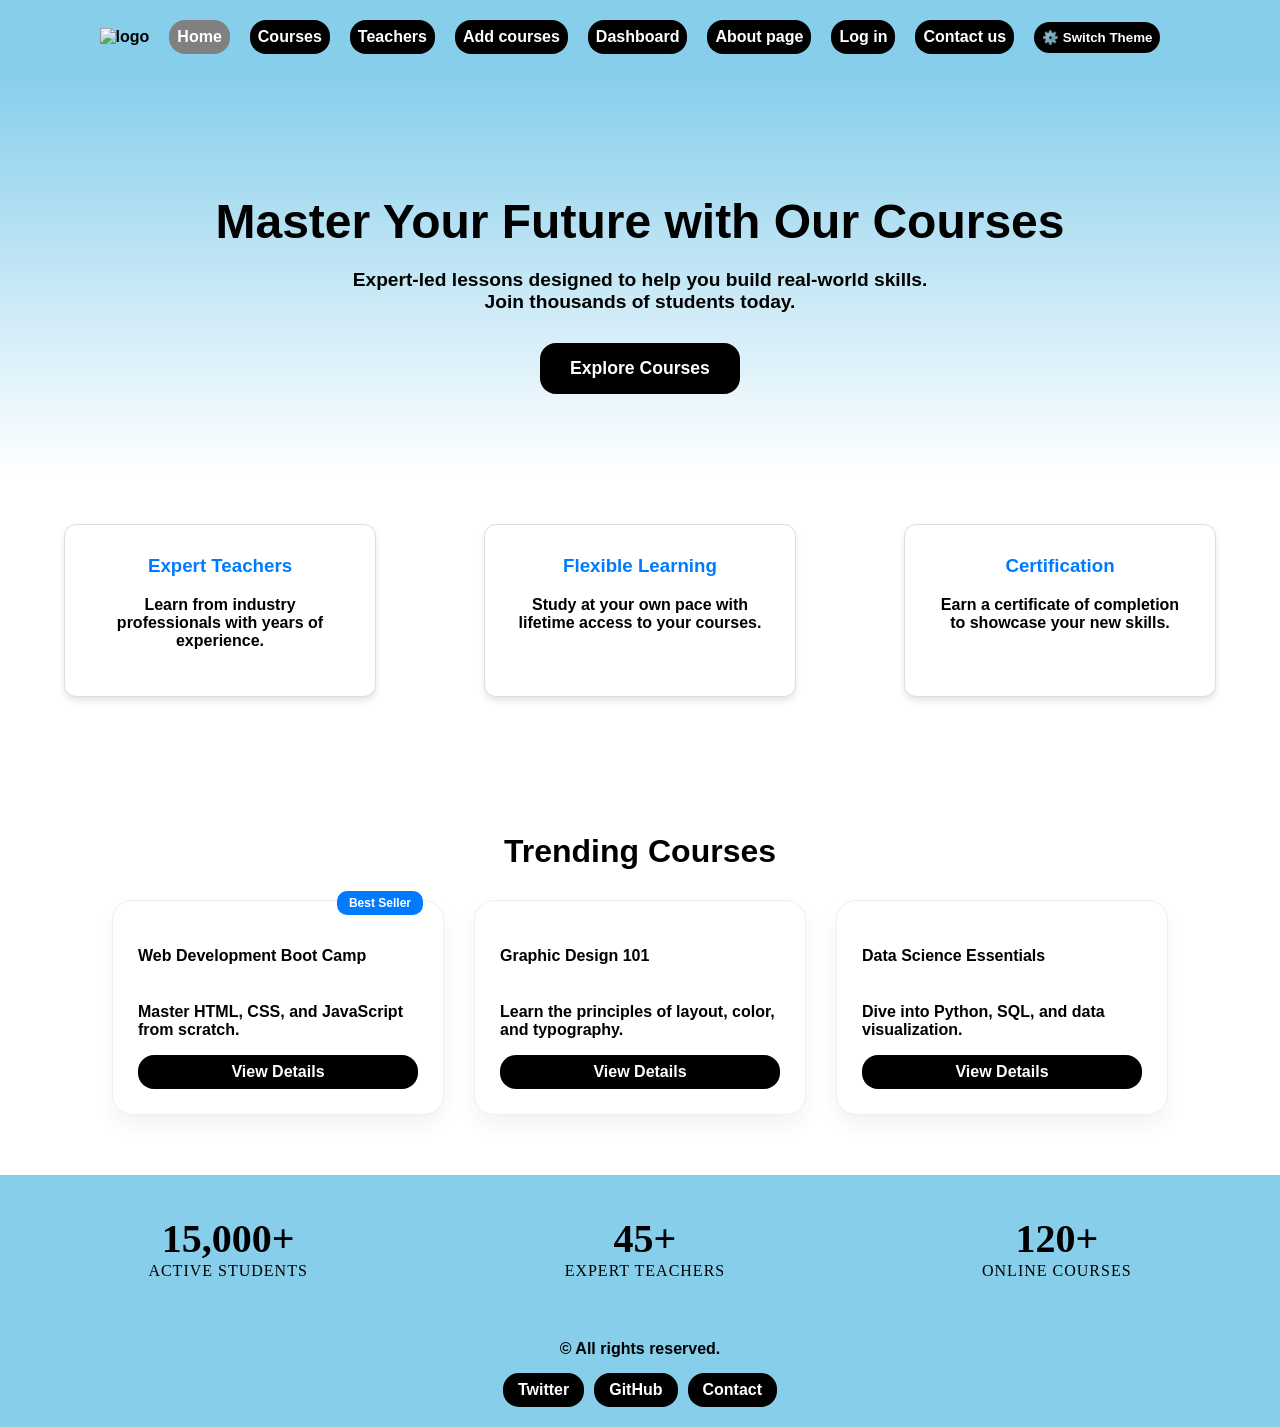
==== index.html @ 7b8fd87c "Add files via upload" ====
<!DOCTYPE HTML>
<html lang="en-us">
<html>
    <head>
		<title> Courses | Home </title>
	    <link rel="stylesheet" href="style.css">
	</head>
	
	<body>
	    <main>
	    <nav class="navigator-bar">
		    <ul>
			  <li><img src="images/logo.PNG" alt="logo" width="50"></li>
		      <li><a href="index.html" class="button active"> Home </a></li>
			  <li><a href="courses.html" class="button"> Courses </a></li>
			  <li><a href="teachers.html" class="button"> Teachers </a></li>
			  <li><a href="add-courses.html" class="button"> Add courses </a></li>
			  <li><a href="dashboard.html" class="button"> Dashboard </a></li>
			  <li><a href="about.html" class="button"> About page </a></li>
			  <li><a href="log-in.html" class="button"> Log in  </a></li>
			  <li><a href="contact.html" class="button"> Contact us </a></li>
			  
			  
			  <li><button id="theme-toggle" class="button">⚙️ Switch Theme</button></li>
			  
			</ul>
		</nav>
		<!-- Hero Section -->
         <section class="hero">
          <h1>Master Your Future with Our Courses</h1>
          <p>Expert-led lessons designed to help you build real-world skills. Join thousands of students today.</p>
          <a href="courses.html" class="button hero-btn">Explore Courses</a>
         </section>

        <!-- Features Section -->
        <section class="features">
			<div class="feature-card">
				<h3>Expert Teachers</h3>
				<p>Learn from industry professionals with years of experience.</p>
			</div>
			<div class="feature-card">
				<h3>Flexible Learning</h3>
				<p>Study at your own pace with lifetime access to your courses.</p>
			</div>
			<div class="feature-card">
				<h3>Certification</h3>
				<p>Earn a certificate of completion to showcase your new skills.</p>
			</div>
		</section>
		<!-- Trending Courses Section -->
		<section class="trending">
			<h2 class="section-title">Trending Courses</h2>
				<div class="course-grid">
				<div class="course-card">
				<div class="course-badge">Best Seller</div>
				<h4>Web Development Boot Camp</h4>
				<p>Master HTML, CSS, and JavaScript from scratch.</p>
				<a href="#" class="button">View Details</a>
				</div>
				<div class="course-card">
				<h4>Graphic Design 101</h4>
				<p>Learn the principles of layout, color, and typography.</p>
				<a href="#" class="button">View Details</a>
				</div>
				<div class="course-card">
					<h4>Data Science Essentials</h4>
					<p>Dive into Python, SQL, and data visualization.</p>
					<a href="#" class="button">View Details</a>
				</div>
			</div>
		</section>

		<!-- Stats Section -->
		<section class="stats-bar">
			<div class="stat-item">
				<span class="stat-number">15,000+</span>
				<span class="stat-label">Active Students</span>
			</div>
			<div class="stat-item">
				<span class="stat-number">45+</span>
				<span class="stat-label">Expert Teachers</span>
			</div>
			<div class="stat-item">
				<span class="stat-number">120+</span>
				<span class="stat-label">Online Courses</span>
			</div>
		</section>
		
		</main>
		<footer class="main-footer">
		    <div class="footer-content">
              <p>&copy;  All rights reserved.</p>
              <div class="footer-links">
               <a href="#" class="button">Twitter</a>
               <a href="#" class="button">GitHub</a>
               <a href="mailto:example@email.com" class="button">Contact</a>
              </div>
            </div>
		</footer>
		<script src="script.js"></script>
	</body>




</html>
---- style.css ----
.navigator-bar {
	background-color:var(--nav-bg);
	box-sizing: border-box;
	width: 100%;
	text-decoration: none;
	padding: 20px;
	font-family: Arial, sans-serif;
    font-weight: bold;
}
ul {
  list-style-type: none; 
  margin: 0;
  padding: 0;
  display: flex;        
  background-color: var(--nav-bg); 
  align-items: center;
  justify-content: center;
}

li {
  margin-right: 20px;   
}

:root {
  --bg-color: white;
  --text-color: black;
  --accent-color: #007bff;
  --nav-bg: skyblue;
  --btn-bg: black;
  --btn-bg-hover: white;
  --btn-txt: white;
  --btn-txt-hover: black;
}


[data-theme="dark"] {
  --bg-color: #121212;
  --text-color: white;
  --accent-color: #3793ff;
  --nav-bg: #475569;
  --btn-bg: white;
  --btn-bg-hover: black;
  --btn-txt: black;
  --btn-txt-hover: white;
  
}
body {
	margin: 0;
	display: flex;
	flex-direction: column;
	background-color: var(--bg-color);
	color: var(--text-color);
	transition: background-color 0.3s, color 0.3s;
	min-height: 100vh;
}
main {
    flex: 1; 
}
.button{
	text-decoration:none;
	padding: 8px;
	background-color: var(--btn-bg);
	color: var(--btn-txt);
	outline: none;
	border: none;
	border-radius: 16px;
	font-family: Arial, sans-serif;
    font-weight: bold;
	transition: transform 0.2s ease, background-color 0.3s; 
    display: inline-block;
	text-align: center;
}

.button:hover {
	background-color: var(--btn-bg-hover);
	color: var(--btn-txt-hover);
	transition: 0.3s;
	outline: none;
	transform: scale(1.1); 
    outline: none;
}
.active {
	background-color: grey;
}

.main-footer {
    background-color: var(--nav-bg); 
    padding: 20px 0;
    margin-top: 50px;
    text-align: center;
    width: 100%;
	margin-top: auto;
}

.footer-content {
    display: flex;
	background-color: var(--nav-bg);
    flex-direction: column;
    align-items: center;
    gap: 15px;
}

.footer-content p {
    margin: 0;
    font-family: Arial, sans-serif;
    font-weight: bold;
    color: var(--btn-txt-hover);
}

.footer-links {
    display: flex;
    gap: 10px;
}

.footer-links .button {
    padding: 8px 15px;
}

.footer-links .button:hover {
    background-color: (--btn-hover);
	color: (--	btn-txt-hover);
}

.hero {
    text-align: center;
    padding: 80px 20px;
    background: linear-gradient(to bottom, var(--nav-bg), var(--bg-color));
	font-family: Arial, sans-serif;
    font-weight: bold;
}

.hero h1 {
    font-size: 3rem;
    margin-bottom: 20px;
}

.hero p {
    font-size: 1.2rem;
    max-width: 600px;
    margin: 0 auto 30px;
}

.hero-btn {
    padding: 15px 30px !important; 
    font-size: 1.1rem;
}


.features {
    display: flex;
    justify-content: space-around;
    padding: 50px 20px;
    gap: 20px;
    flex-wrap: wrap; 
	font-family: Arial, sans-serif;
    font-weight: bold;
}

.feature-card {
    background-color: var(--bg-color);
    border: 1px solid #ddd;
    border-radius: 12px;
    padding: 30px;
    text-align: center;
    width: 250px;
    box-shadow: 0 4px 6px rgba(0,0,0,0.1);
    transition: transform 0.3s;
}

.feature-card:hover {
    transform: translateY(-10px);
}

.feature-card h3 {
    margin-top: 0;
    color: var(--accent-color);
}

.section-title {
    text-align: center;
    font-size: 2rem;
    margin-bottom: 40px;
    font-family: Arial, sans-serif;
}


.trending {
    padding: 60px 20px;
    background-color: var(--bg-color);
	font-family: Arial, sans-serif;
    font-weight: bold;
}

.course-grid {
    display: flex;
    justify-content: center;
    gap: 30px;
    flex-wrap: wrap;
}

.course-card {
    background-color: var(--bg-color);
    border: 1px solid #eee;
    border-radius: 20px;
    padding: 25px;
    width: 280px;
    position: relative;
    box-shadow: 0 10px 20px rgba(0,0,0,0.05);
    display: flex;
    flex-direction: column;
    justify-content: space-between;
}

.course-badge {
    position: absolute;
    top: -10px;
    right: 20px;
    background-color: var(--accent-color);
    color: white;
    padding: 5px 12px;
    border-radius: 10px;
    font-size: 12px;
    font-weight: bold;
}

.stats-bar {
    display: flex;
    justify-content: space-around;
    background-color: var(--nav-bg);
    padding: 40px 20px;
    text-align: center;
    color: var(--text-color);
}

.stat-number {
    display: block;
    font-size: 2.5rem;
    font-weight: bold;
}

.stat-label {
    font-size: 1rem;
    text-transform: uppercase;
    letter-spacing: 1px;
}


.contact-info {
    display: flex;
    flex-direction: column;
    justify-content: center;
    gap: 30px;
    border-right: 1px solid #eee;
    padding-right: 40px;
}

.info-item h3 {
    color: var(--accent-color);
    margin-bottom: 8px;
    font-size: 1.2rem;
}

.info-item p {
    margin: 0;
    line-height: 1.6;
}


.contact-form {
    display: flex;
    flex-direction: column;
    gap: 20px;
}

.form-group {
    display: flex;
    flex-direction: column;
    gap: 8px;
}

.form-group label {
    font-weight: 600;
    font-size: 0.9rem;
}

.form-group input, 
.form-group textarea {
    padding: 12px;
    border: 1px solid #ddd;
    border-radius: 12px;
    background-color: #fdfdfd;
    font-family: inherit;
    font-size: 1rem;
    transition: 0.3s;
}

.form-group input:focus, 
.form-group textarea:focus {
    outline: none;
    border-color: var(--accent-color);
    box-shadow: 0 0 8px rgba(0, 123, 255, 0.1);
}

.submit-btn {
    width: 100%;
    padding: 15px;
    font-weight: bold;
    cursor: pointer;
}



@media (max-width: 768px) {
    .contact-content {
        grid-template-columns: 1fr; 
        padding: 20px;
        margin: 20px;
    }
    
    .contact-info {
        border-right: none;
        border-bottom: 1px solid #eee;
        padding-right: 0;
        padding-bottom: 30px;
    }
}

.contact-hero {
    text-align: center;
    padding: 50px 20px;
	font-family: Arial, sans-serif;
    font-weight: bold;
	background: linear-gradient(to bottom, var(--nav-bg) 0%, var(--bg-color) 100%);
    color: var(--txt);	
	
}

.contact-hero h1 {
    font-size: 2.5rem;
    margin-bottom: 10px;
	font-weight: 800;
}

.contact-hero p {
    font-size: 1.2rem;
    opacity: 0.9;
}


.contact-content {
    max-width: 1000px;
    margin: 0 auto 50px auto;
    display: grid;
    grid-template-columns: 1fr 1.5fr; 
    gap: 40px;
    background: var(--card-bg);
    padding: 40px;
    border-radius: 25px;
    box-shadow: 0 10px 30px rgba(0,0,0,0.05);
	font-family: Arial, sans-serif;
    font-weight: bold;
}


.specializations {
    max-width: 900px;
    margin: 40px auto;
    padding: 0 20px;
    font-family: 'Arial', sans-serif;
}

.section-title {
    text-align: center;
    margin-bottom: 30px;
    font-size: 2rem;
}


.spec-box {
    background-color: var(--nav-bg); 
    border-radius: 15px;
    margin-bottom: 20px;
    padding: 20px;
    box-shadow: 0 4px 15px rgba(0,0,0,0.05);
    transition: transform 0.2s ease;
}

.spec-box:hover {
    transform: translateY(-2px);
}


summary {
    list-style: none;
    font-size: 1.4rem;
    font-weight: bold;
    cursor: pointer;
    display: flex;
    justify-content: space-between;
    align-items: center;
    user-select: none;
}

summary::-webkit-details-marker {
    display: none;
}


.spec-content {
    margin-top: 15px;
    display: flex;
    flex-direction: column;
    gap: 10px;
}

.course-item {
    background-color: #ebf3fe; 
    padding: 12px 20px;
    border-radius: 8px;
    font-size: 1rem;
    color: #333;
    border-left: 4px solid #b3d4fc; 
}

/* Arrow Rotation Logic */
.arrow {
    font-size: 0.9rem;
    transition: transform 0.3s;
}

details[open] summary .arrow {
    transform: rotate(90deg); /* Rotates the arrow when open */
}

.teachers-section {
    padding: 50px 20px;
    background-color: var(--nag-bg); 
    min-height: 100vh;
	font-family: Arial, sans-serif;
    font-weight: bold;
}

.page-title {
    text-align: center;
    margin-bottom: 40px;
    font-size: 2.2rem;
    color: var(--txt);
	font-family: Arial, sans-serif;
    font-weight: bold;
}


.teacher-grid {
    display: grid;
    grid-template-columns: repeat(3, 1fr); 
    gap: 25px;
    max-width: 1100px;
    margin: 0 auto;
}

.teacher-card {
    background-color: var(--nav-bg); 
    padding: 30px;
    border-radius: 20px;
    text-align: center;
    box-shadow: 0 4px 10px rgba(0,0,0,0.05);
    transition: transform 0.2s ease;
    border: 2px solid transparent;
}

.teacher-card:hover {
    transform: scale(1.03);
    border-color: #007bff; 
}

.teacher-card h3 {
    margin-bottom: 10px;
    font-size: 1.4rem;
    color: var(--txt);
}

.subject {
    background-color: #ebf3fe; 
    display: inline-block;
    padding: 6px 15px;
    border-radius: 12px;
    font-weight: 700;
    color: #007bff;
    margin-bottom: 15px;
}

.courses-count {
    font-size: 0.95rem;
    color: var(--txt);
    font-weight: 500;
}

@media (max-width: 900px) {
    .teacher-grid {
        grid-template-columns: repeat(2, 1fr);
    }
}

@media (max-width: 600px) {
    .teacher-grid {
        grid-template-columns: 1fr;
    }
}

.auth-container {
    display: flex;
    justify-content: center;
    align-items: center;
    min-height: 80vh;
    padding: 20px;
}

.auth-card {
    background-color: var(--bg-color);
    border: 1px solid #ddd;
    padding: 40px;
    border-radius: 25px;
    width: 100%;
    max-width: 450px;
    box-shadow: 0 10px 30px rgba(0,0,0,0.1);
    text-align: center;
}


[data-theme="dark"] .auth-card {
    border-color: #333;
    background-color: #1e1e1e;
}

.auth-card h1 {
    margin-bottom: 30px;
    font-family: Arial, sans-serif;
}

.auth-card .form-group {
    margin-bottom: 15px;
	font-family: Arial, sans-serif;
    font-weight: bold;
}

.auth-card input, 
.auth-card select {
    width: 100%;
    padding: 12px;
    border-radius: 12px;
    border: 1px solid #ccc;
    background-color: var(--bg-color);
    color: var(--text-color);
    box-sizing: border-box;
	font-family: Arial, sans-serif;
    font-weight: bold;
}

.auth-btn {
    width: 100%;
    margin-top: 10px;
    cursor: pointer;
    font-size: 1rem;
    background-color: #5d5dfa !important; 
    color: white !important;
}

.auth-switch {
    margin-top: 20px;
    font-size: 0.9rem;
	font-family: Arial, sans-serif;
    font-weight: bold;
}

.auth-switch a {
    color: #5d5dfa;
    text-decoration: none;
    font-weight: bold;
}


table {
    width: 80%;
    margin: 30px auto;
    border-collapse: collapse;
    background-color: var(--bg-color);
    color: var(--text-color);
    border-radius: 12px;
    overflow: hidden;
    box-shadow: 0 4px 15px rgba(0,0,0,0.1);
	font-family: Arial, sans-serif;
    font-weight: bold;
}

thead th {
    background-color: var(--nav-bg);
    color: var(--text-color);
    padding: 18px;
    text-align: center;
}

tbody td {
    padding: 15px;
    text-align: center;
    border-bottom: 1px solid #eee;
}


[data-theme="dark"] tbody td {
    border-color: #333;
}


.auth-btn {
    background-color: #5d5dfa !important;
    color: white !important;
    cursor: pointer;
}

.register-container {
    text-align: center; 
    margin: 30px 0;   
}


.auth-btn {
    width: 200px;      
    cursor: pointer;
}
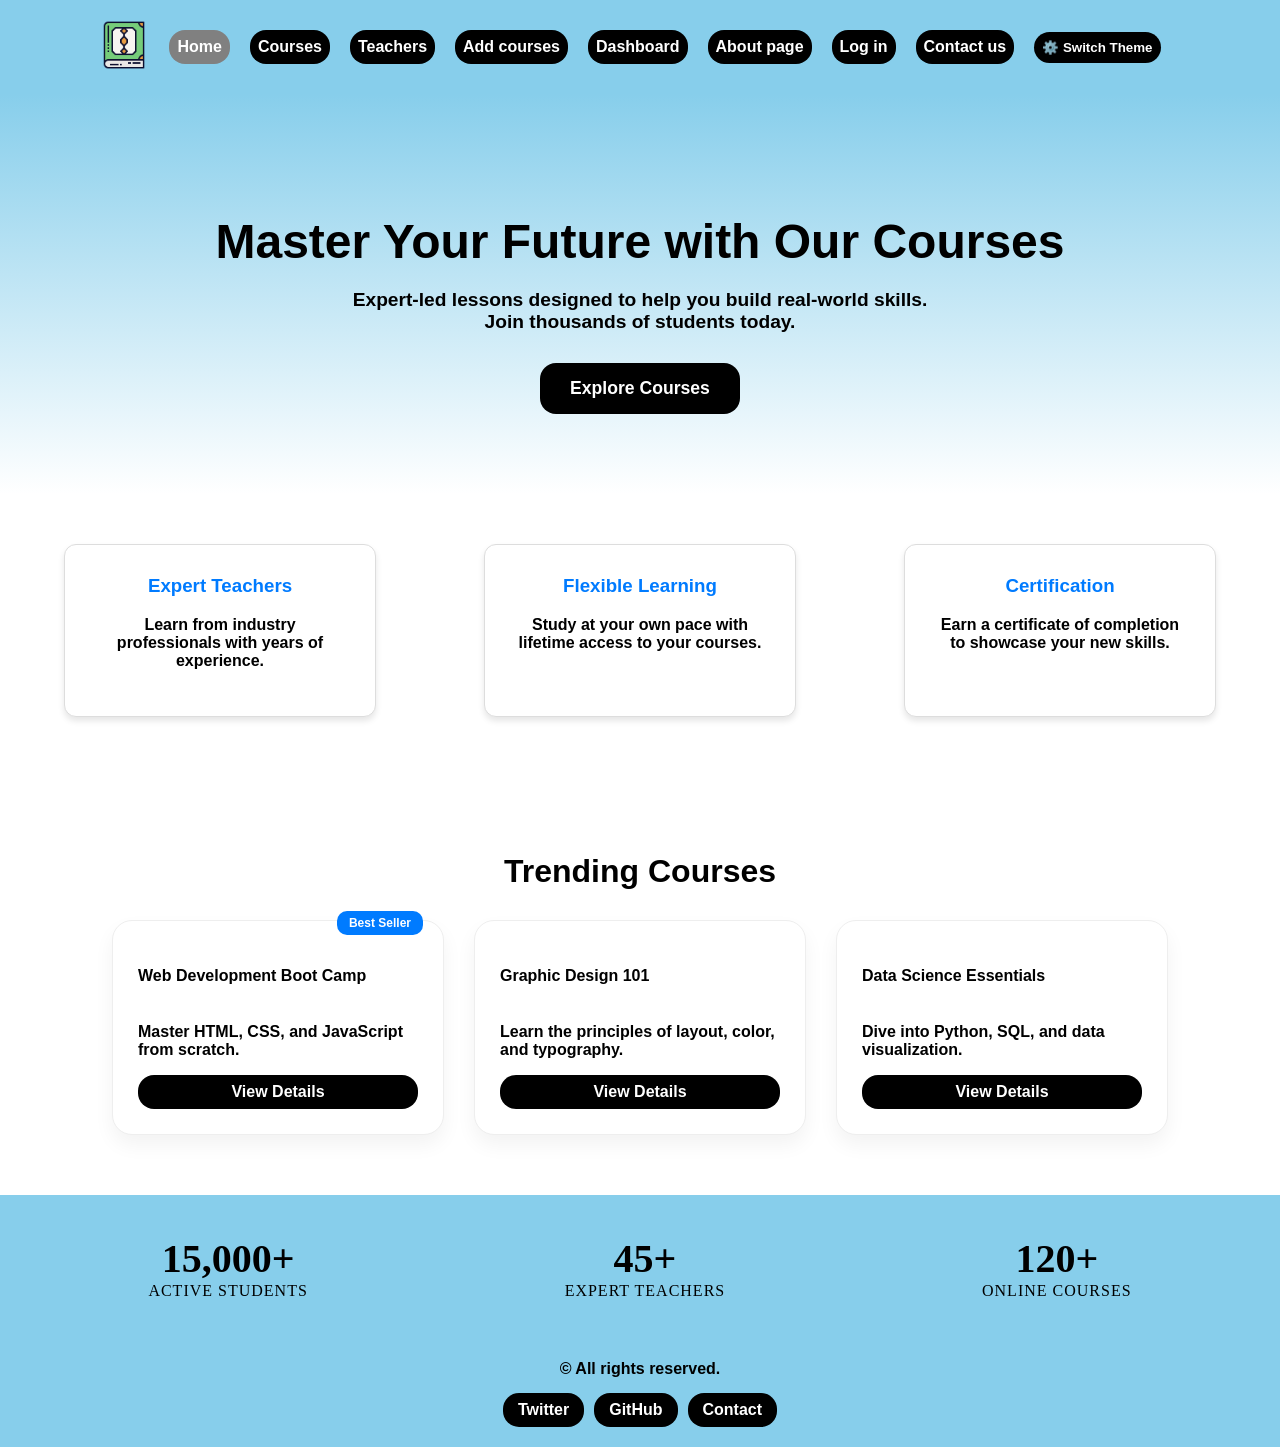
==== commit 436aff17: "Update index.html" ====
--- a/index.html
+++ b/index.html
@@ -10,7 +10,7 @@
 	    <main>
 	    <nav class="navigator-bar">
 		    <ul>
-			  <li><img src="images/logo.PNG" alt="logo" width="50"></li>
+			  <li><img src="images/logo.png" alt="logo" width="50"></li>
 		      <li><a href="index.html" class="button active"> Home </a></li>
 			  <li><a href="courses.html" class="button"> Courses </a></li>
 			  <li><a href="teachers.html" class="button"> Teachers </a></li>
@@ -103,4 +103,4 @@
 
 
 
-</html>+</html>
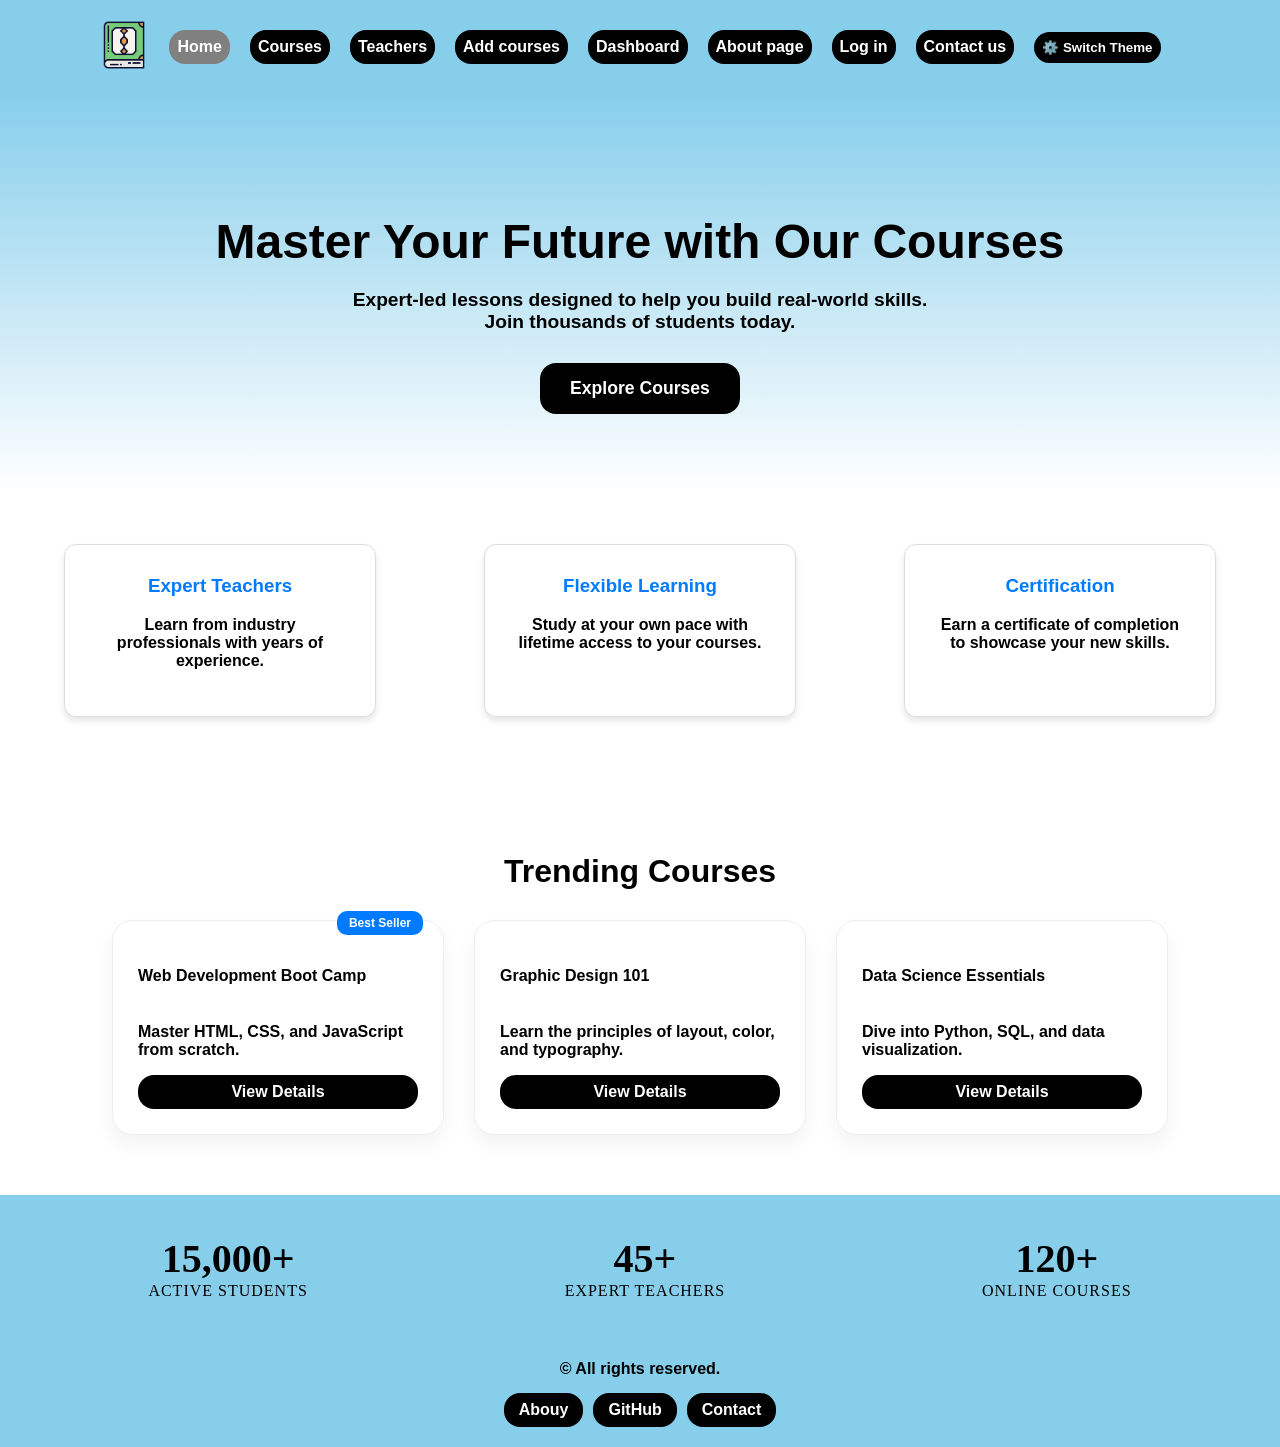
==== commit de0113fe: "refubrish + functionality to buttons in footer" ====
--- a/index.html
+++ b/index.html
@@ -91,9 +91,9 @@
 		    <div class="footer-content">
               <p>&copy;  All rights reserved.</p>
               <div class="footer-links">
-               <a href="#" class="button">Twitter</a>
-               <a href="#" class="button">GitHub</a>
-               <a href="mailto:example@email.com" class="button">Contact</a>
+               <a href="about.html" class="button">Abouy</a>
+               <a href="https://github.com/vroo-ski" class="button">GitHub</a>
+               <a href="contact.html" class="button">Contact</a>
               </div>
             </div>
 		</footer>
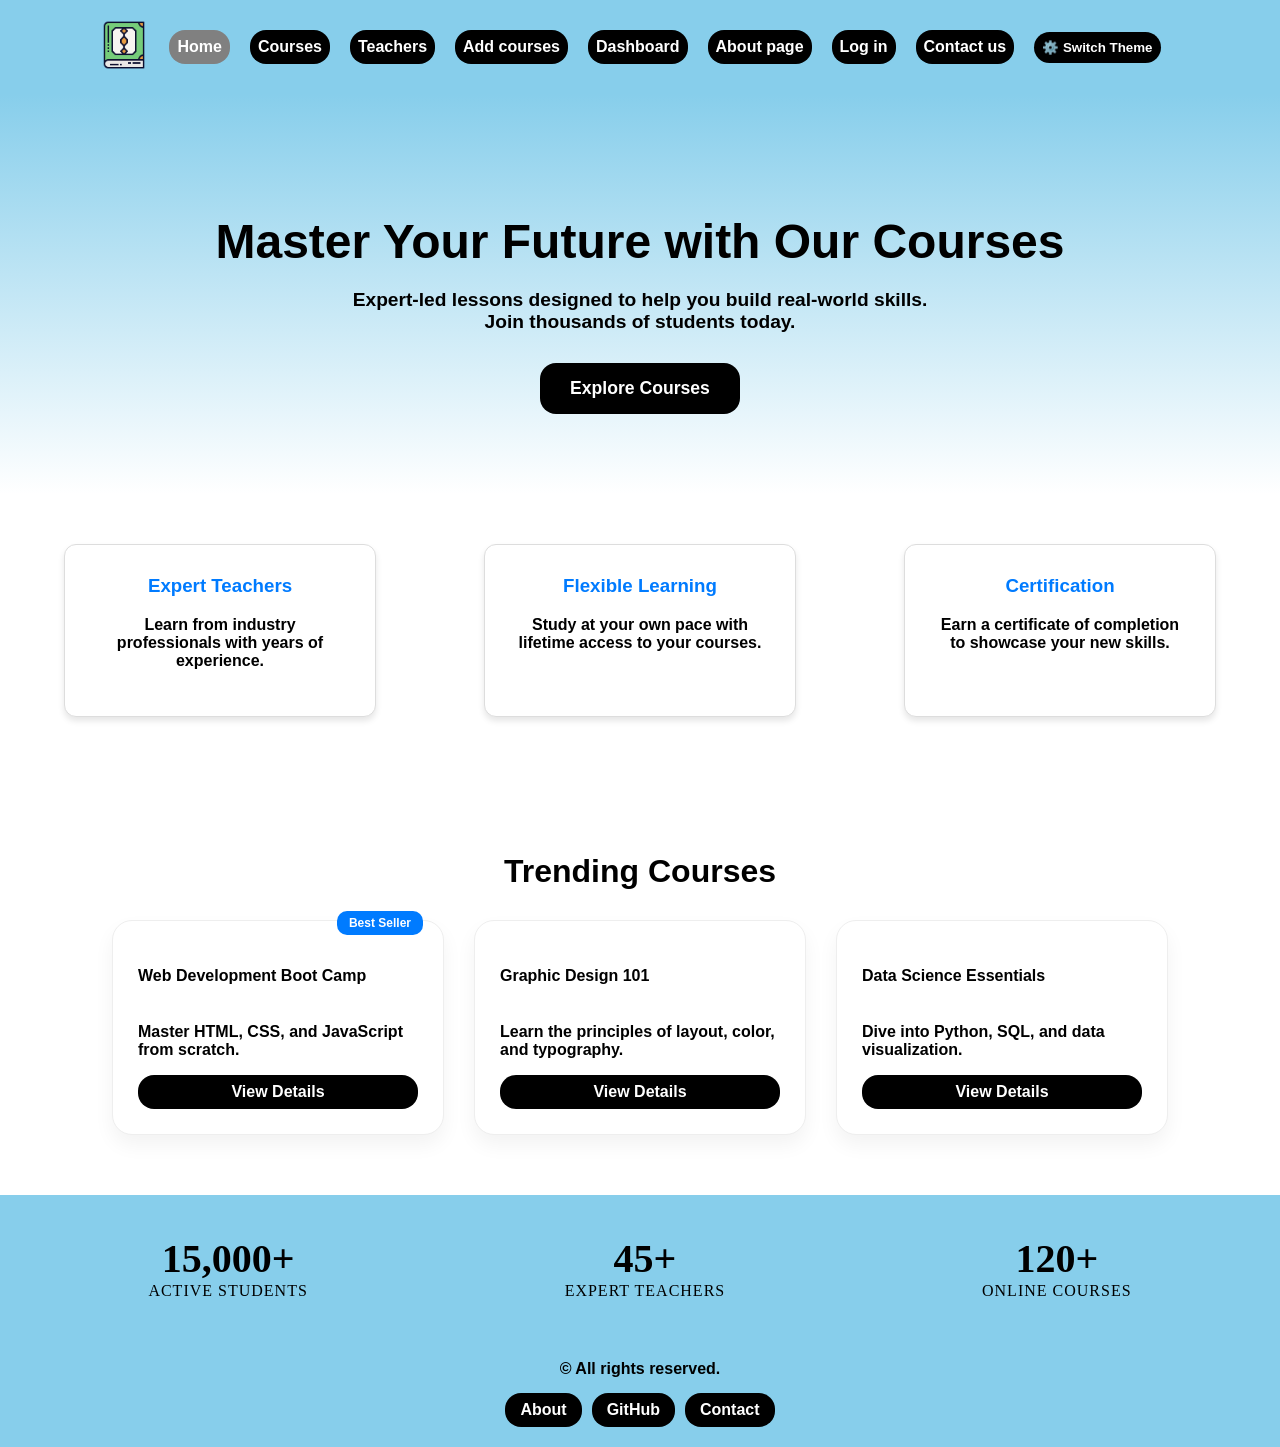
==== commit 3891f9a7: "quick fix to gome page mispell" ====
--- a/index.html
+++ b/index.html
@@ -91,7 +91,7 @@
 		    <div class="footer-content">
               <p>&copy;  All rights reserved.</p>
               <div class="footer-links">
-               <a href="about.html" class="button">Abouy</a>
+               <a href="about.html" class="button">About</a>
                <a href="https://github.com/vroo-ski" class="button">GitHub</a>
                <a href="contact.html" class="button">Contact</a>
               </div>
